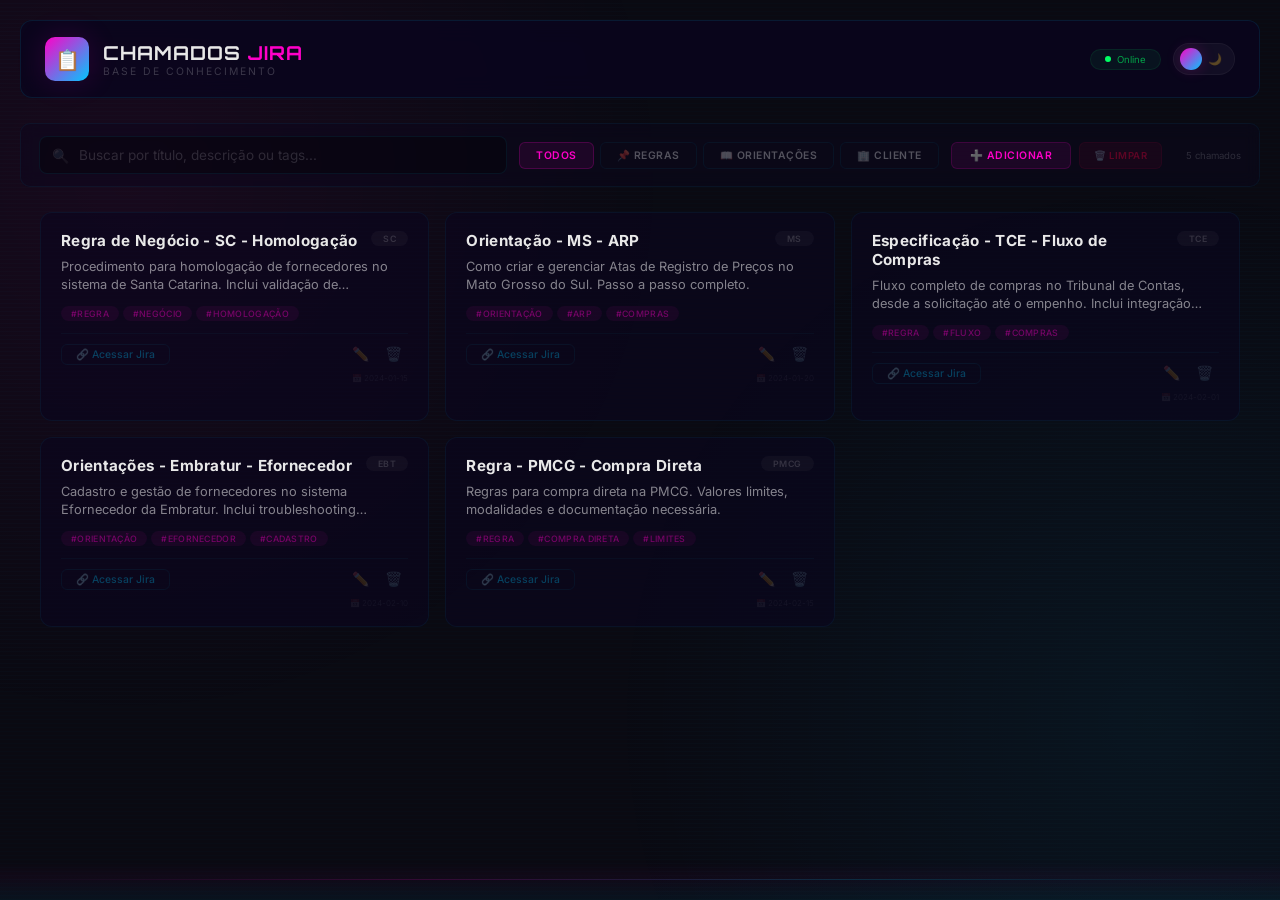
==== chamados.html @ 8f04c490 "Primeiro commit - Portal AZ - V1.0" ====
<!DOCTYPE html>
<html lang="pt-br">
<head>
    <meta charset="UTF-8">
    <meta name="viewport" content="width=device-width, initial-scale=1.0">
    <title>Base de Chamados - Jira</title>
    <style>
        /* ============================================================
           FONTES
           ============================================================ */
        @import url('https://fonts.googleapis.com/css2?family=Orbitron:wght@400;700;900&family=Inter:wght@300;400;600;700&display=swap');

        * {
            margin: 0;
            padding: 0;
            box-sizing: border-box;
        }

        body {
            background: #0a0a12;
            color: #e8e8e8;
            font-family: 'Inter', sans-serif;
            min-height: 100vh;
            padding: 20px;
            position: relative;
            overflow-x: hidden;
            transition: background 0.4s ease, color 0.4s ease;
        }

        /* ============================================================
           MODO CLARO
           ============================================================ */
        body.light-mode {
            background: #f0edf5;
            color: #1a1a2e;
        }

        body.light-mode .header {
            background: rgba(255, 255, 255, 0.85);
            border-color: rgba(0, 200, 255, 0.2);
            box-shadow: 0 4px 30px rgba(0, 0, 0, 0.06);
        }

        body.light-mode .header h1 {
            color: #1a1a2e;
        }

        body.light-mode .header h1 span {
            color: #d4008a;
        }

        body.light-mode .chamado-card {
            background: rgba(255, 255, 255, 0.85);
            border-color: rgba(0, 0, 0, 0.06);
            box-shadow: 0 2px 12px rgba(0, 0, 0, 0.04);
        }

        body.light-mode .chamado-card:hover {
            background: rgba(255, 255, 255, 0.95);
            border-color: rgba(0, 200, 255, 0.15);
            box-shadow: 0 8px 30px rgba(0, 0, 0, 0.08);
        }

        body.light-mode .chamado-card .titulo {
            color: #1a1a2e;
        }

        body.light-mode .chamado-card .descricao {
            color: rgba(0, 0, 0, 0.6);
        }

        body.light-mode .chamado-card .cliente {
            color: rgba(0, 0, 0, 0.4);
            background: rgba(0, 0, 0, 0.04);
        }

        body.light-mode .chamado-card .tag {
            background: rgba(212, 0, 138, 0.08);
            color: #d4008a;
        }

        body.light-mode .chamado-card .link-chamado {
            color: rgba(0, 100, 200, 0.5);
            border-color: rgba(0, 100, 200, 0.1);
        }

        body.light-mode .chamado-card .link-chamado:hover {
            color: #0066cc;
            border-color: rgba(0, 100, 200, 0.2);
            background: rgba(0, 100, 200, 0.04);
        }

        body.light-mode .controls {
            background: rgba(255, 255, 255, 0.6);
            border-color: rgba(0, 0, 0, 0.04);
        }

        body.light-mode .search-box {
            background: rgba(0, 0, 0, 0.04);
            border-color: rgba(0, 0, 0, 0.06);
        }

        body.light-mode .search-box input {
            color: #1a1a2e;
        }

        body.light-mode .search-box input::placeholder {
            color: rgba(0, 0, 0, 0.2);
        }

        body.light-mode .search-box .icon {
            color: rgba(0, 0, 0, 0.2);
        }

        body.light-mode .filtros-botoes button {
            color: rgba(0, 0, 0, 0.4);
            border-color: rgba(0, 0, 0, 0.06);
        }

        body.light-mode .filtros-botoes button:hover {
            background: rgba(0, 0, 0, 0.04);
            color: rgba(0, 0, 0, 0.7);
        }

        body.light-mode .filtros-botoes button.active {
            background: rgba(212, 0, 138, 0.08);
            border-color: rgba(212, 0, 138, 0.2);
            color: #d4008a;
        }

        body.light-mode .result-count {
            color: rgba(0, 0, 0, 0.15);
        }

        body.light-mode .badge-online {
            background: rgba(0, 200, 100, 0.08);
            border-color: rgba(0, 200, 100, 0.15);
            color: rgba(0, 150, 80, 0.8);
        }

        body.light-mode .badge-online .dot {
            background: #00cc66;
        }

        body.light-mode .logo-box {
            background: linear-gradient(135deg, #d4008a, #0066cc);
            color: #fff;
        }

        body.light-mode .header .subtitle {
            color: rgba(0, 0, 0, 0.2);
        }

        body.light-mode .toggle-theme {
            background: rgba(0, 0, 0, 0.04);
            border-color: rgba(0, 0, 0, 0.06);
            color: rgba(0, 0, 0, 0.3);
        }

        body.light-mode .toggle-theme:hover {
            border-color: rgba(0, 0, 0, 0.1);
        }

        body.light-mode .btn-adicionar {
            background: rgba(212, 0, 138, 0.08);
            border-color: rgba(212, 0, 138, 0.2);
            color: #d4008a;
        }

        body.light-mode .btn-adicionar:hover {
            background: rgba(212, 0, 138, 0.15);
        }

        body.light-mode .btn-limpar {
            background: rgba(200, 0, 50, 0.06);
            border-color: rgba(200, 0, 50, 0.1);
            color: rgba(200, 0, 50, 0.5);
        }

        body.light-mode .btn-limpar:hover {
            background: rgba(200, 0, 50, 0.1);
            color: rgba(200, 0, 50, 0.7);
        }

        body.light-mode .modal-content {
            background: rgba(255, 255, 255, 0.95);
            border-color: rgba(0, 0, 0, 0.06);
        }

        body.light-mode .modal-header {
            border-color: rgba(0, 0, 0, 0.06);
        }

        body.light-mode .modal-header h2 {
            color: #1a1a2e;
        }

        body.light-mode .modal-content label {
            color: rgba(0, 0, 0, 0.6);
        }

        body.light-mode .modal-content input,
        body.light-mode .modal-content textarea,
        body.light-mode .modal-content select {
            background: rgba(255, 255, 255, 0.8);
            border-color: rgba(0, 0, 0, 0.1);
            color: #1a1a2e;
        }

        body.light-mode .modal-content input:focus,
        body.light-mode .modal-content textarea:focus,
        body.light-mode .modal-content select:focus {
            border-color: #d4008a;
        }

        body.light-mode .modal-footer .btn-salvar {
            background: linear-gradient(135deg, #d4008a, #0066cc);
            color: #fff;
        }

        body.light-mode .modal-footer .btn-cancelar {
            background: rgba(200, 0, 50, 0.06);
            border-color: rgba(200, 0, 50, 0.1);
            color: rgba(200, 0, 50, 0.5);
        }

        body.light-mode .modal-footer .btn-cancelar:hover {
            background: rgba(200, 0, 50, 0.1);
            color: rgba(200, 0, 50, 0.7);
        }

        body.light-mode .empty-state {
            color: rgba(0, 0, 0, 0.06);
        }

        body.light-mode .toggle-theme .thumb {
            transform: translateX(0px);
            background: linear-gradient(135deg, #f0c000, #ff8800);
        }

        body.light-mode .modal-close {
            color: rgba(0, 0, 0, 0.2);
        }

        body.light-mode .modal-close:hover {
            color: #d4008a;
        }

        body.light-mode .chamado-card .btn-excluir {
            color: rgba(200, 0, 50, 0.3);
        }

        body.light-mode .chamado-card .btn-excluir:hover {
            color: #cc0033;
        }

        body.light-mode .chamado-card .btn-editar {
            color: rgba(0, 100, 200, 0.3);
        }

        body.light-mode .chamado-card .btn-editar:hover {
            color: #0066cc;
        }

        body.light-mode .toast {
            background: rgba(255, 255, 255, 0.9);
            color: #1a1a2e;
            border-color: #d4008a;
            box-shadow: 0 0 30px rgba(212, 0, 138, 0.1);
        }

        /* ============================================================
           FUNDO RETROWAVE
           ============================================================ */
        body::before {
            content: '';
            position: fixed;
            top: 0;
            left: 0;
            width: 100%;
            height: 100%;
            background:
                radial-gradient(circle at 10% 20%, rgba(255, 0, 200, 0.06) 0%, transparent 40%),
                radial-gradient(circle at 90% 80%, rgba(0, 200, 255, 0.06) 0%, transparent 40%),
                repeating-linear-gradient(0deg,
                    rgba(0, 200, 255, 0.015) 0px,
                    rgba(0, 200, 255, 0.015) 1px,
                    transparent 1px,
                    transparent 4px);
            pointer-events: none;
            z-index: 0;
        }

        body.light-mode::before {
            background:
                radial-gradient(circle at 10% 20%, rgba(212, 0, 138, 0.04) 0%, transparent 40%),
                radial-gradient(circle at 90% 80%, rgba(0, 100, 200, 0.04) 0%, transparent 40%);
        }

        .retro-lines {
            position: fixed;
            bottom: 0;
            left: 0;
            width: 100%;
            height: 40px;
            background: linear-gradient(180deg, transparent 0%, rgba(255, 0, 200, 0.03) 40%, rgba(0, 200, 255, 0.05) 100%);
            z-index: 0;
            pointer-events: none;
        }

        body.light-mode .retro-lines {
            background: linear-gradient(180deg, transparent 0%, rgba(212, 0, 138, 0.03) 40%, rgba(0, 100, 200, 0.04) 100%);
        }

        .retro-lines::before {
            content: '';
            position: absolute;
            bottom: 20px;
            left: 0;
            width: 100%;
            height: 1px;
            background: linear-gradient(90deg, transparent, rgba(255, 0, 200, 0.15), rgba(0, 200, 255, 0.15), transparent);
            animation: wave-line 6s ease-in-out infinite;
        }

        body.light-mode .retro-lines::before {
            background: linear-gradient(90deg, transparent, rgba(212, 0, 138, 0.12), rgba(0, 100, 200, 0.12), transparent);
        }

        @keyframes wave-line {
            0%,
            100% {
                transform: translateX(-10%);
                opacity: 0.3;
            }
            50% {
                transform: translateX(10%);
                opacity: 1;
            }
        }

        /* ============================================================
           HEADER
           ============================================================ */
        .header {
            display: flex;
            align-items: center;
            justify-content: space-between;
            flex-wrap: wrap;
            gap: 15px;
            padding: 16px 24px;
            background: rgba(10, 5, 30, 0.85);
            border: 1px solid rgba(0, 200, 255, 0.1);
            border-radius: 12px;
            margin-bottom: 25px;
            position: relative;
            z-index: 2;
            backdrop-filter: blur(12px);
            transition: all 0.3s ease;
        }

        .header-left {
            display: flex;
            align-items: center;
            gap: 14px;
        }

        .header-right {
            display: flex;
            align-items: center;
            gap: 12px;
            flex-wrap: wrap;
        }

        .logo-box {
            width: 44px;
            height: 44px;
            background: linear-gradient(135deg, #ff00c8, #00c8ff);
            border-radius: 10px;
            display: flex;
            align-items: center;
            justify-content: center;
            font-size: 20px;
            font-weight: 900;
            color: #0a0a12;
            box-shadow: 0 0 30px rgba(255, 0, 200, 0.15);
            font-family: 'Orbitron', sans-serif;
            transition: all 0.3s ease;
        }

        .header h1 {
            font-family: 'Orbitron', sans-serif;
            font-size: 1.2rem;
            font-weight: 700;
            color: #e8e8e8;
            letter-spacing: 1px;
            transition: color 0.3s ease;
        }

        .header h1 span {
            color: #ff00c8;
            transition: color 0.3s ease;
        }

        .header .subtitle {
            font-size: 0.65rem;
            color: rgba(255, 255, 255, 0.2);
            letter-spacing: 2px;
            text-transform: uppercase;
        }

        /* TOGGLE MODO CLARO/ESCURO */
        .toggle-theme {
            display: flex;
            align-items: center;
            gap: 6px;
            padding: 4px 12px 4px 6px;
            background: rgba(255, 255, 255, 0.04);
            border: 1px solid rgba(255, 255, 255, 0.04);
            border-radius: 30px;
            cursor: pointer;
            transition: all 0.3s ease;
            font-size: 0.7rem;
            color: rgba(255, 255, 255, 0.3);
        }

        .toggle-theme:hover {
            border-color: rgba(255, 255, 255, 0.08);
        }

        .toggle-theme .thumb {
            width: 22px;
            height: 22px;
            background: linear-gradient(135deg, #ff00c8, #00c8ff);
            border-radius: 50%;
            transition: all 0.4s ease;
            box-shadow: 0 0 15px rgba(255, 0, 200, 0.2);
        }

        .badge-online {
            display: flex;
            align-items: center;
            gap: 6px;
            padding: 4px 14px;
            background: rgba(0, 255, 100, 0.06);
            border: 1px solid rgba(0, 255, 100, 0.08);
            border-radius: 20px;
            font-size: 0.6rem;
            color: rgba(0, 255, 100, 0.6);
        }

        .badge-online .dot {
            width: 6px;
            height: 6px;
            background: #00ff64;
            border-radius: 50%;
            animation: pulse-dot 2s infinite;
        }

        @keyframes pulse-dot {
            0%,
            100% {
                opacity: 0.3;
                transform: scale(0.8);
            }
            50% {
                opacity: 1;
                transform: scale(1.3);
            }
        }

        /* ============================================================
           CONTROLES
           ============================================================ */
        .controls {
            display: flex;
            flex-wrap: wrap;
            gap: 12px;
            padding: 12px 18px;
            background: rgba(10, 5, 30, 0.4);
            border: 1px solid rgba(0, 200, 255, 0.06);
            border-radius: 10px;
            margin-bottom: 25px;
            position: sticky;
            top: 10px;
            z-index: 5;
            backdrop-filter: blur(8px);
            align-items: center;
            transition: all 0.3s ease;
        }

        .search-box {
            flex: 1;
            min-width: 200px;
            display: flex;
            align-items: center;
            background: rgba(0, 0, 0, 0.3);
            border: 1px solid rgba(0, 200, 255, 0.08);
            border-radius: 8px;
            padding: 0 12px;
            transition: all 0.3s ease;
        }

        .search-box:focus-within {
            border-color: rgba(255, 0, 200, 0.3);
            box-shadow: 0 0 20px rgba(255, 0, 200, 0.05);
        }

        .search-box .icon {
            font-size: 14px;
            color: rgba(255, 255, 255, 0.15);
            margin-right: 10px;
        }

        .search-box input {
            flex: 1;
            background: none;
            border: none;
            color: #e8e8e8;
            padding: 10px 0;
            font-family: 'Inter', sans-serif;
            font-size: 0.85rem;
            outline: none;
        }

        .search-box input::placeholder {
            color: rgba(255, 255, 255, 0.15);
        }

        .filtros-botoes {
            display: flex;
            gap: 6px;
            flex-wrap: wrap;
        }

        .filtros-botoes button {
            padding: 6px 16px;
            background: transparent;
            border: 1px solid rgba(0, 200, 255, 0.06);
            border-radius: 6px;
            color: rgba(255, 255, 255, 0.3);
            font-family: 'Inter', sans-serif;
            font-size: 0.65rem;
            font-weight: 600;
            cursor: pointer;
            transition: all 0.3s ease;
            text-transform: uppercase;
            letter-spacing: 0.5px;
        }

        .filtros-botoes button:hover {
            background: rgba(0, 200, 255, 0.06);
            color: rgba(255, 255, 255, 0.6);
        }

        .filtros-botoes button.active {
            background: rgba(255, 0, 200, 0.08);
            border-color: rgba(255, 0, 200, 0.2);
            color: #ff00c8;
        }

        .result-count {
            font-size: 0.6rem;
            color: rgba(255, 255, 255, 0.15);
            margin-left: auto;
            padding-left: 12px;
            white-space: nowrap;
        }

        .botoes-acoes {
            display: flex;
            gap: 8px;
            margin-left: auto;
        }

        .btn-adicionar {
            padding: 6px 18px;
            background: rgba(255, 0, 200, 0.08);
            border: 1px solid rgba(255, 0, 200, 0.15);
            border-radius: 6px;
            color: #ff00c8;
            font-family: 'Inter', sans-serif;
            font-size: 0.65rem;
            font-weight: 600;
            cursor: pointer;
            transition: all 0.3s ease;
            text-transform: uppercase;
            letter-spacing: 0.5px;
        }

        .btn-adicionar:hover {
            background: rgba(255, 0, 200, 0.15);
        }

        .btn-limpar {
            padding: 6px 14px;
            background: rgba(255, 0, 64, 0.06);
            border: 1px solid rgba(255, 0, 64, 0.06);
            border-radius: 6px;
            color: rgba(255, 0, 64, 0.3);
            font-family: 'Inter', sans-serif;
            font-size: 0.6rem;
            font-weight: 600;
            cursor: pointer;
            transition: all 0.3s ease;
            text-transform: uppercase;
            letter-spacing: 0.5px;
        }

        .btn-limpar:hover {
            background: rgba(255, 0, 64, 0.1);
            color: rgba(255, 0, 64, 0.5);
        }

        /* ============================================================
           CONTAINER
           ============================================================ */
        .container {
            max-width: 1200px;
            margin: 0 auto;
            position: relative;
            z-index: 2;
        }

        /* ============================================================
           GRADE DE CHAMADOS
           ============================================================ */
        .chamados-grid {
            display: grid;
            grid-template-columns: repeat(auto-fill, minmax(320px, 1fr));
            gap: 16px;
        }

        /* ============================================================
           CARD DO CHAMADO
           ============================================================ */
        .chamado-card {
            background: rgba(10, 5, 30, 0.6);
            border: 1px solid rgba(0, 200, 255, 0.06);
            border-radius: 12px;
            padding: 18px 20px;
            transition: all 0.3s ease;
            position: relative;
            overflow: hidden;
        }

        .chamado-card::before {
            content: '';
            position: absolute;
            top: 0;
            left: 0;
            width: 3px;
            height: 100%;
            background: linear-gradient(180deg, #ff00c8, #00c8ff);
            opacity: 0;
            transition: opacity 0.3s ease;
        }

        .chamado-card:hover {
            border-color: rgba(0, 200, 255, 0.15);
            transform: translateY(-3px);
            background: rgba(10, 5, 30, 0.85);
            box-shadow: 0 8px 40px rgba(0, 0, 0, 0.5);
        }

        .chamado-card:hover::before {
            opacity: 1;
        }

        .chamado-card .topo {
            display: flex;
            justify-content: space-between;
            align-items: flex-start;
            gap: 10px;
            margin-bottom: 8px;
        }

        .chamado-card .titulo {
            font-family: 'Inter', sans-serif;
            font-size: 0.95rem;
            font-weight: 700;
            color: #e8e8e8;
            letter-spacing: 0.3px;
            flex: 1;
        }

        .chamado-card .cliente {
            font-size: 0.55rem;
            color: rgba(255, 255, 255, 0.15);
            background: rgba(255, 255, 255, 0.03);
            padding: 2px 12px;
            border-radius: 12px;
            font-weight: 600;
            text-transform: uppercase;
            letter-spacing: 0.5px;
            white-space: nowrap;
            flex-shrink: 0;
        }

        .chamado-card .descricao {
            font-size: 0.8rem;
            color: rgba(255, 255, 255, 0.5);
            margin-bottom: 12px;
            line-height: 1.4;
            display: -webkit-box;
            -webkit-line-clamp: 2;
            -webkit-box-orient: vertical;
            overflow: hidden;
        }

        .chamado-card .tags {
            display: flex;
            flex-wrap: wrap;
            gap: 4px;
            margin-bottom: 12px;
        }

        .chamado-card .tag {
            font-size: 0.55rem;
            padding: 2px 10px;
            background: rgba(255, 0, 200, 0.06);
            color: rgba(255, 0, 200, 0.4);
            border-radius: 12px;
            font-weight: 500;
            text-transform: uppercase;
            letter-spacing: 0.3px;
        }

        .chamado-card .rodape {
            display: flex;
            justify-content: space-between;
            align-items: center;
            gap: 10px;
            padding-top: 10px;
            border-top: 1px solid rgba(0, 200, 255, 0.04);
        }

        .chamado-card .link-chamado {
            font-size: 0.65rem;
            color: rgba(0, 200, 255, 0.3);
            text-decoration: none;
            padding: 3px 14px;
            border: 1px solid rgba(0, 200, 255, 0.06);
            border-radius: 6px;
            transition: all 0.2s ease;
            font-weight: 500;
            display: inline-flex;
            align-items: center;
            gap: 4px;
        }

        .chamado-card .link-chamado:hover {
            color: #00c8ff;
            border-color: rgba(0, 200, 255, 0.15);
            background: rgba(0, 200, 255, 0.04);
        }

        .chamado-card .acoes {
            display: flex;
            gap: 4px;
        }

        .chamado-card .btn-editar {
            background: none;
            border: none;
            color: rgba(0, 200, 255, 0.15);
            cursor: pointer;
            font-size: 14px;
            padding: 2px 6px;
            transition: all 0.3s ease;
            border-radius: 4px;
        }

        .chamado-card .btn-editar:hover {
            color: #00c8ff;
            background: rgba(0, 200, 255, 0.04);
        }

        .chamado-card .btn-excluir {
            background: none;
            border: none;
            color: rgba(255, 0, 64, 0.15);
            cursor: pointer;
            font-size: 14px;
            padding: 2px 6px;
            transition: all 0.3s ease;
            border-radius: 4px;
        }

        .chamado-card .btn-excluir:hover {
            color: #ff0040;
            background: rgba(255, 0, 64, 0.04);
        }

        .chamado-card .data-criacao {
            font-size: 0.5rem;
            color: rgba(255, 255, 255, 0.05);
            margin-top: 8px;
            text-align: right;
        }

        /* ============================================================
           MODAL
           ============================================================ */
        .modal-overlay {
            display: none;
            position: fixed;
            top: 0;
            left: 0;
            width: 100%;
            height: 100%;
            background: rgba(0, 0, 0, 0.85);
            backdrop-filter: blur(10px);
            z-index: 100;
            justify-content: center;
            align-items: center;
            animation: fadeIn 0.3s ease;
        }

        .modal-overlay.active {
            display: flex;
        }

        @keyframes fadeIn {
            from {
                opacity: 0;
                transform: scale(0.95);
            }
            to {
                opacity: 1;
                transform: scale(1);
            }
        }

        .modal-content {
            background: rgba(10, 5, 30, 0.95);
            border: 1px solid rgba(0, 200, 255, 0.15);
            border-radius: 16px;
            padding: 30px;
            max-width: 550px;
            width: 90%;
            max-height: 90vh;
            overflow-y: auto;
            position: relative;
            box-shadow: 0 20px 60px rgba(0, 0, 0, 0.8);
            transition: all 0.3s ease;
        }

        .modal-close {
            position: absolute;
            top: 12px;
            right: 16px;
            background: none;
            border: none;
            color: rgba(255, 255, 255, 0.2);
            font-size: 24px;
            cursor: pointer;
            transition: all 0.3s ease;
        }

        .modal-close:hover {
            color: #ff00c8;
            transform: scale(1.1);
        }

        .modal-header {
            display: flex;
            align-items: center;
            gap: 12px;
            margin-bottom: 20px;
            padding-bottom: 16px;
            border-bottom: 1px solid rgba(0, 200, 255, 0.06);
        }

        .modal-header .icon {
            font-size: 28px;
        }

        .modal-header h2 {
            font-family: 'Orbitron', sans-serif;
            font-size: 1rem;
            color: #e8e8e8;
        }

        .modal-content label {
            display: block;
            font-size: 0.7rem;
            color: rgba(255, 255, 255, 0.4);
            margin-bottom: 4px;
            font-weight: 600;
            text-transform: uppercase;
            letter-spacing: 0.5px;
        }

        .modal-content input,
        .modal-content textarea,
        .modal-content select {
            width: 100%;
            padding: 10px 12px;
            background: rgba(0, 0, 0, 0.3);
            border: 1px solid rgba(0, 200, 255, 0.06);
            border-radius: 8px;
            color: #e8e8e8;
            font-family: 'Inter', sans-serif;
            font-size: 0.85rem;
            outline: none;
            transition: all 0.3s ease;
            margin-bottom: 14px;
        }

        .modal-content input:focus,
        .modal-content textarea:focus,
        .modal-content select:focus {
            border-color: rgba(255, 0, 200, 0.3);
            box-shadow: 0 0 20px rgba(255, 0, 200, 0.05);
        }

        .modal-content textarea {
            min-height: 80px;
            resize: vertical;
        }

        .modal-content select option {
            background: #0a0a12;
            color: #e8e8e8;
        }

        .modal-footer {
            display: flex;
            justify-content: flex-end;
            gap: 10px;
            margin-top: 10px;
            padding-top: 16px;
            border-top: 1px solid rgba(0, 200, 255, 0.06);
        }

        .modal-footer .btn-cancelar {
            padding: 8px 24px;
            background: rgba(255, 0, 64, 0.06);
            border: 1px solid rgba(255, 0, 64, 0.06);
            border-radius: 8px;
            color: rgba(255, 0, 64, 0.3);
            cursor: pointer;
            font-family: 'Inter', sans-serif;
            font-size: 0.7rem;
            font-weight: 600;
            transition: all 0.3s ease;
            text-transform: uppercase;
            letter-spacing: 0.5px;
        }

        .modal-footer .btn-cancelar:hover {
            background: rgba(255, 0, 64, 0.1);
            color: rgba(255, 0, 64, 0.5);
        }

        .modal-footer .btn-salvar {
            padding: 8px 28px;
            background: linear-gradient(135deg, #ff00c8, #00c8ff);
            border: none;
            border-radius: 8px;
            color: #fff;
            cursor: pointer;
            font-family: 'Inter', sans-serif;
            font-size: 0.7rem;
            font-weight: 700;
            transition: all 0.3s ease;
            text-transform: uppercase;
            letter-spacing: 0.5px;
        }

        .modal-footer .btn-salvar:hover {
            transform: translateY(-2px);
            box-shadow: 0 8px 30px rgba(255, 0, 200, 0.2);
        }

        /* ============================================================
           MENSAGEM DE VÁZIO
           ============================================================ */
        .empty-state {
            text-align: center;
            padding: 60px 20px;
            color: rgba(255, 255, 255, 0.05);
            font-size: 0.9rem;
            font-family: 'Inter', sans-serif;
            grid-column: 1 / -1;
        }

        .empty-state .emoji {
            font-size: 48px;
            display: block;
            margin-bottom: 16px;
            opacity: 0.2;
        }

        /* ============================================================
           TOAST
           ============================================================ */
        .toast {
            position: fixed;
            bottom: -60px;
            left: 50%;
            transform: translateX(-50%);
            background: rgba(10, 5, 30, 0.95);
            border: 1px solid #00c8ff;
            color: #e8e8e8;
            padding: 12px 28px;
            border-radius: 10px;
            font-family: 'Inter', sans-serif;
            font-size: 0.8rem;
            z-index: 200;
            transition: all 0.4s ease;
            opacity: 0;
            box-shadow: 0 8px 40px rgba(0, 0, 0, 0.5);
            text-align: center;
            max-width: 90%;
        }

        .toast.show {
            bottom: 30px;
            opacity: 1;
        }

        /* ============================================================
           RESPONSIVIDADE
           ============================================================ */
        @media (max-width: 768px) {
            .chamados-grid {
                grid-template-columns: 1fr;
            }

            .controls {
                flex-direction: column;
                align-items: stretch;
            }

            .result-count {
                text-align: center;
                margin-left: 0;
                padding-left: 0;
            }

            .botoes-acoes {
                margin-left: 0;
                justify-content: center;
            }

            .header {
                flex-direction: column;
                align-items: flex-start;
            }

            .header h1 {
                font-size: 1rem;
            }

            .header-right {
                width: 100%;
                justify-content: flex-start;
            }

            .modal-content {
                padding: 20px;
                width: 95%;
            }
        }

        @media (max-width: 480px) {
            body {
                padding: 10px;
            }

            .chamado-card {
                padding: 14px 16px;
            }

            .chamado-card .titulo {
                font-size: 0.8rem;
            }

            .chamado-card .descricao {
                font-size: 0.7rem;
            }

            .filtros-botoes button {
                font-size: 0.5rem;
                padding: 4px 10px;
            }

            .search-box input {
                font-size: 0.75rem;
            }

            .btn-adicionar {
                font-size: 0.55rem;
                padding: 4px 12px;
            }

            .modal-header h2 {
                font-size: 0.8rem;
            }
        }

        /* ============================================================
           SCROLL
           ============================================================ */
        ::-webkit-scrollbar {
            width: 4px;
        }

        ::-webkit-scrollbar-track {
            background: rgba(0, 0, 0, 0.3);
        }

        ::-webkit-scrollbar-thumb {
            background: linear-gradient(180deg, #ff00c8, #00c8ff);
            border-radius: 4px;
        }

        ::selection {
            background: rgba(255, 0, 200, 0.15);
            color: #fff;
        }

        body.light-mode ::selection {
            background: rgba(212, 0, 138, 0.15);
            color: #1a1a2e;
        }
    </style>
</head>
<body>

    <!-- LINHAS RETROWAVE -->
    <div class="retro-lines"></div>

    <!-- ============================================================
    HEADER
    ============================================================ -->
    <header class="header">
        <div class="header-left">
            <div class="logo-box">📋</div>
            <div>
                <h1>CHAMADOS <span>JIRA</span></h1>
                <div class="subtitle">Base de Conhecimento</div>
            </div>
        </div>
        <div class="header-right">
            <div class="badge-online">
                <span class="dot"></span>
                <span>Online</span>
            </div>
            <div class="toggle-theme" id="toggleTheme" title="Alternar tema">
                <span class="thumb" id="themeThumb"></span>
                <span id="themeLabel">🌙</span>
            </div>
        </div>
    </header>

    <!-- ============================================================
    CONTROLES
    ============================================================ -->
    <div class="controls">
        <div class="search-box">
            <span class="icon">🔍</span>
            <input type="text" id="searchInput" placeholder="Buscar por título, descrição ou tags..." autocomplete="off">
        </div>
        <div class="filtros-botoes">
            <button class="active" data-filtro="todos">Todos</button>
            <button data-filtro="regra">📌 Regras</button>
            <button data-filtro="orientacao">📖 Orientações</button>
            <button data-filtro="cliente">🏢 Cliente</button>
        </div>
        <div class="botoes-acoes">
            <button class="btn-adicionar" id="btnAdicionar">➕ Adicionar</button>
            <button class="btn-limpar" id="btnLimpar">🗑️ Limpar</button>
        </div>
        <span class="result-count" id="resultCount">0 chamados</span>
    </div>

    <!-- ============================================================
    GRADE DE CHAMADOS
    ============================================================ -->
    <div class="container">
        <div class="chamados-grid" id="chamadosGrid">
            <!-- Renderizado via JavaScript -->
        </div>
    </div>

    <!-- ============================================================
    MODAL ADICIONAR/EDITAR
    ============================================================ -->
    <div class="modal-overlay" id="modalOverlay">
        <div class="modal-content">
            <button class="modal-close" id="modalClose">✕</button>
            <div class="modal-header">
                <span class="icon" id="modalIcon">📌</span>
                <h2 id="modalTitle">Novo Chamado</h2>
            </div>

            <form id="formChamado">
                <label for="titulo">Título do Chamado *</label>
                <input type="text" id="titulo" placeholder="Ex: Regra de negócio - SC" required>

                <label for="link">Link do Jira *</label>
                <input type="url" id="link" placeholder="https://jira.azi.com.br/browse/..." required>

                <label for="descricao">Descrição / Resumo</label>
                <textarea id="descricao" placeholder="Breve descrição do que está documentado neste chamado..."></textarea>

                <label for="clienteSelect">Cliente</label>
                <select id="clienteSelect">
                    <option value="">Selecione...</option>
                    <option value="SC">Santa Catarina</option>
                    <option value="MS">Mato Grosso do Sul</option>
                    <option value="MT">Mato Grosso</option>
                    <option value="TCE">Tribunal de Contas</option>
                    <option value="ES">Espírito Santo</option>
                    <option value="TO">Tocantins</option>
                    <option value="AP">Amapá</option>
                    <option value="PMCG">PMCG</option>
                    <option value="MA">Maranhão</option>
                    <option value="TJMS">TJMS</option>
                    <option value="DPGE">DPGE</option>
                    <option value="ALMS">ALMS</option>
                    <option value="PI">Piauí</option>
                    <option value="EBT">Embratur</option>
                </select>

                <label for="tags">Tags (separadas por vírgula)</label>
                <input type="text" id="tags" placeholder="Ex: regra, negócio, homologação">

                <label for="tipoChamado">Tipo</label>
                <select id="tipoChamado">
                    <option value="regra">📌 Regra de Negócio</option>
                    <option value="orientacao">📖 Orientação</option>
                    <option value="cliente">🏢 Cliente</option>
                </select>

                <div class="modal-footer">
                    <button type="button" class="btn-cancelar" id="btnCancelar">Cancelar</button>
                    <button type="submit" class="btn-salvar" id="btnSalvar">💾 Salvar</button>
                </div>
            </form>
        </div>
    </div>

    <!-- ============================================================
    TOAST
    ============================================================ -->
    <div class="toast" id="toast"></div>

    <!-- ============================================================
    JAVASCRIPT
    ============================================================ -->
    <script>
        // ============================================================
        // DADOS INICIAIS (EXEMPLOS)
        // ============================================================
        let chamados = [{
            id: 1,
            titulo: 'Regra de Negócio - SC - Homologação',
            link: 'https://jira.azi.com.br/browse/SC-1234',
            descricao: 'Procedimento para homologação de fornecedores no sistema de Santa Catarina. Inclui validação de documentos e prazos.',
            cliente: 'SC',
            tags: ['regra', 'negócio', 'homologação'],
            tipo: 'regra',
            data: '2024-01-15'
        }, {
            id: 2,
            titulo: 'Orientação - MS - ARP',
            link: 'https://jira.azi.com.br/browse/MS-5678',
            descricao: 'Como criar e gerenciar Atas de Registro de Preços no Mato Grosso do Sul. Passo a passo completo.',
            cliente: 'MS',
            tags: ['orientação', 'arp', 'compras'],
            tipo: 'orientacao',
            data: '2024-01-20'
        }, {
            id: 3,
            titulo: 'Especificação - TCE - Fluxo de Compras',
            link: 'https://jira.azi.com.br/browse/TCE-9012',
            descricao: 'Fluxo completo de compras no Tribunal de Contas, desde a solicitação até o empenho. Inclui integração com SGC.',
            cliente: 'TCE',
            tags: ['regra', 'fluxo', 'compras'],
            tipo: 'regra',
            data: '2024-02-01'
        }, {
            id: 4,
            titulo: 'Orientações - Embratur - Efornecedor',
            link: 'https://jira.azi.com.br/browse/EBT-3456',
            descricao: 'Cadastro e gestão de fornecedores no sistema Efornecedor da Embratur. Inclui troubleshooting comum.',
            cliente: 'EBT',
            tags: ['orientação', 'efornecedor', 'cadastro'],
            tipo: 'orientacao',
            data: '2024-02-10'
        }, {
            id: 5,
            titulo: 'Regra - PMCG - Compra Direta',
            link: 'https://jira.azi.com.br/browse/PMCG-7890',
            descricao: 'Regras para compra direta na PMCG. Valores limites, modalidades e documentação necessária.',
            cliente: 'PMCG',
            tags: ['regra', 'compra direta', 'limites'],
            tipo: 'regra',
            data: '2024-02-15'
        }];

        let proximoId = 6;

        // ============================================================
        // VARIÁVEIS
        // ============================================================
        let filtroAtual = 'todos';
        let buscaAtual = '';
        let editandoId = null;

        // ============================================================
        // ELEMENTOS DOM
        // ============================================================
        const grid = document.getElementById('chamadosGrid');
        const searchInput = document.getElementById('searchInput');
        const filtrosBotoes = document.querySelectorAll('.filtros-botoes button');
        const resultCount = document.getElementById('resultCount');

        const modalOverlay = document.getElementById('modalOverlay');
        const modalClose = document.getElementById('modalClose');
        const modalTitle = document.getElementById('modalTitle');
        const modalIcon = document.getElementById('modalIcon');

        const formChamado = document.getElementById('formChamado');
        const tituloInput = document.getElementById('titulo');
        const linkInput = document.getElementById('link');
        const descricaoInput = document.getElementById('descricao');
        const clienteSelect = document.getElementById('clienteSelect');
        const tagsInput = document.getElementById('tags');
        const tipoChamadoSelect = document.getElementById('tipoChamado');

        const btnAdicionar = document.getElementById('btnAdicionar');
        const btnLimpar = document.getElementById('btnLimpar');
        const btnCancelar = document.getElementById('btnCancelar');

        const toast = document.getElementById('toast');

        // ============================================================
        // FUNÇÃO PARA RENDERIZAR OS CHAMADOS
        // ============================================================
        function renderizarChamados() {
            let filtrados = filtroAtual === 'todos' ?
                chamados :
                chamados.filter(c => c.tipo === filtroAtual);

            if (buscaAtual.trim() !== '') {
                const termo = buscaAtual.toLowerCase().trim();
                filtrados = filtrados.filter(c =>
                    c.titulo.toLowerCase().includes(termo) ||
                    c.descricao.toLowerCase().includes(termo) ||
                    c.tags.some(t => t.toLowerCase().includes(termo)) ||
                    c.cliente.toLowerCase().includes(termo)
                );
            }

            resultCount.textContent = `${filtrados.length} chamado${filtrados.length !== 1 ? 's' : ''}`;

            if (filtrados.length === 0) {
                grid.innerHTML = `
                    <div class="empty-state">
                        <span class="emoji">📭</span>
                        Nenhum chamado encontrado
                        <br><span style="font-size:0.7rem;color:rgba(255,255,255,0.03);">Adicione seu primeiro chamado clicando em "Adicionar"</span>
                    </div>
                `;
                return;
            }

            grid.innerHTML = filtrados.map(chamado => `
                <div class="chamado-card" data-id="${chamado.id}">
                    <div class="topo">
                        <div class="titulo">${chamado.titulo}</div>
                        <div class="cliente">${chamado.cliente}</div>
                    </div>
                    <div class="descricao">${chamado.descricao || 'Sem descrição'}</div>
                    <div class="tags">
                        ${chamado.tags.map(tag => `<span class="tag">#${tag}</span>`).join('')}
                    </div>
                    <div class="rodape">
                        <a href="${chamado.link}" class="link-chamado" target="_blank">
                            🔗 Acessar Jira
                        </a>
                        <div class="acoes">
                            <button class="btn-editar" onclick="editarChamado(${chamado.id})" title="Editar">✏️</button>
                            <button class="btn-excluir" onclick="excluirChamado(${chamado.id})" title="Excluir">🗑️</button>
                        </div>
                    </div>
                    <div class="data-criacao">📅 ${chamado.data || 'Sem data'}</div>
                </div>
            `).join('');
        }

        // ============================================================
        // FUNÇÃO PARA ABRIR MODAL (ADICIONAR)
        // ============================================================
        function abrirModalAdicionar() {
            editandoId = null;
            modalTitle.textContent = 'Novo Chamado';
            modalIcon.textContent = '📌';
            formChamado.reset();
            document.getElementById('btnSalvar').textContent = '💾 Salvar';
            modalOverlay.classList.add('active');
            document.body.style.overflow = 'hidden';
            tituloInput.focus();
        }

        // ============================================================
        // FUNÇÃO PARA ABRIR MODAL (EDITAR)
        // ============================================================
        function editarChamado(id) {
            const chamado = chamados.find(c => c.id === id);
            if (!chamado) return;

            editandoId = id;
            modalTitle.textContent = 'Editar Chamado';
            modalIcon.textContent = '✏️';
            tituloInput.value = chamado.titulo;
            linkInput.value = chamado.link;
            descricaoInput.value = chamado.descricao || '';
            clienteSelect.value = chamado.cliente || '';
            tagsInput.value = chamado.tags.join(', ');
            tipoChamadoSelect.value = chamado.tipo || 'regra';
            document.getElementById('btnSalvar').textContent = '💾 Atualizar';

            modalOverlay.classList.add('active');
            document.body.style.overflow = 'hidden';
            tituloInput.focus();
        }

        // ============================================================
        // FUNÇÃO PARA EXCLUIR CHAMADO
        // ============================================================
        function excluirChamado(id) {
            if (!confirm('Tem certeza que deseja excluir este chamado?')) return;

            chamados = chamados.filter(c => c.id !== id);
            salvarDados();
            renderizarChamados();
            mostrarToast('🗑️ Chamado excluído com sucesso!');
        }

        // ============================================================
        // FUNÇÃO PARA SALVAR DADOS NO LOCALSTORAGE
        // ============================================================
        function salvarDados() {
            try {
                localStorage.setItem('chamadosData', JSON.stringify(chamados));
                localStorage.setItem('chamadosProximoId', JSON.stringify(proximoId));
            } catch (e) {
                console.error('Erro ao salvar dados:', e);
            }
        }

        // ============================================================
        // FUNÇÃO PARA CARREGAR DADOS DO LOCALSTORAGE
        // ============================================================
        function carregarDados() {
            try {
                const data = localStorage.getItem('chamadosData');
                const idData = localStorage.getItem('chamadosProximoId');

                if (data) {
                    const parsed = JSON.parse(data);
                    if (parsed && parsed.length > 0) {
                        chamados = parsed;
                    }
                }
                if (idData) {
                    proximoId = JSON.parse(idData);
                }
            } catch (e) {
                console.error('Erro ao carregar dados:', e);
            }
        }

        // ============================================================
        // FUNÇÃO PARA LIMPAR TODOS OS CHAMADOS
        // ============================================================
        function limparTodos() {
            if (!confirm('⚠️ Tem certeza que deseja excluir TODOS os chamados? Esta ação não pode ser desfeita!')) return;

            chamados = [];
            salvarDados();
            renderizarChamados();
            mostrarToast('🗑️ Todos os chamados foram removidos!');
        }

        // ============================================================
        // FUNÇÃO PARA MOSTRAR TOAST
        // ============================================================
        let toastTimer;

        function mostrarToast(mensagem) {
            toast.textContent = mensagem;
            toast.classList.add('show');
            clearTimeout(toastTimer);
            toastTimer = setTimeout(() => {
                toast.classList.remove('show');
            }, 3000);
        }

        // ============================================================
        // EVENTOS - MODAL
        // ============================================================
        function fecharModal() {
            modalOverlay.classList.remove('active');
            document.body.style.overflow = '';
            editandoId = null;
        }

        modalClose.addEventListener('click', fecharModal);
        btnCancelar.addEventListener('click', fecharModal);
        modalOverlay.addEventListener('click', function(e) {
            if (e.target === this) fecharModal();
        });

        document.addEventListener('keydown', function(e) {
            if (e.key === 'Escape') fecharModal();
        });

        // ============================================================
        // EVENTOS - FORMULÁRIO (SALVAR)
        // ============================================================
        formChamado.addEventListener('submit', function(e) {
            e.preventDefault();

            const titulo = tituloInput.value.trim();
            const link = linkInput.value.trim();
            const descricao = descricaoInput.value.trim();
            const cliente = clienteSelect.value;
            const tagsRaw = tagsInput.value.trim();
            const tipo = tipoChamadoSelect.value;

            if (!titulo || !link) {
                mostrarToast('⚠️ Preencha o título e o link do chamado!');
                return;
            }

            const tags = tagsRaw ? tagsRaw.split(',').map(t => t.trim()).filter(t => t) : [];

            const chamadoData = {
                titulo,
                link,
                descricao,
                cliente,
                tags,
                tipo,
                data: new Date().toLocaleDateString('pt-BR')
            };

            if (editandoId !== null) {
                // EDITAR
                const index = chamados.findIndex(c => c.id === editandoId);
                if (index !== -1) {
                    chamados[index] = { ...chamados[index], ...chamadoData };
                    mostrarToast('✅ Chamado atualizado com sucesso!');
                }
            } else {
                // ADICIONAR
                chamados.push({
                    id: proximoId++,
                    ...chamadoData
                });
                mostrarToast('✅ Chamado adicionado com sucesso!');
            }

            salvarDados();
            renderizarChamados();
            fecharModal();
        });

        // ============================================================
        // EVENTOS - BUSCA
        // ============================================================
        searchInput.addEventListener('input', function() {
            buscaAtual = this.value;
            renderizarChamados();
        });

        // ============================================================
        // EVENTOS - FILTROS
        // ============================================================
        filtrosBotoes.forEach(btn => {
            btn.addEventListener('click', function() {
                filtrosBotoes.forEach(b => b.classList.remove('active'));
                this.classList.add('active');
                filtroAtual = this.dataset.filtro;
                renderizarChamados();
            });
        });

        // ============================================================
        // EVENTOS - BOTÕES
        // ============================================================
        btnAdicionar.addEventListener('click', abrirModalAdicionar);
        btnLimpar.addEventListener('click', limparTodos);

        // ============================================================
        // MODO CLARO/ESCURO
        // ============================================================
        const toggleTheme = document.getElementById('toggleTheme');
        const themeLabel = document.getElementById('themeLabel');

        function toggleModo() {
            document.body.classList.toggle('light-mode');

            if (document.body.classList.contains('light-mode')) {
                themeLabel.textContent = '☀️';
                localStorage.setItem('tema-chamados', 'claro');
            } else {
                themeLabel.textContent = '🌙';
                localStorage.setItem('tema-chamados', 'escuro');
            }
        }

        toggleTheme.addEventListener('click', toggleModo);

        const temaSalvo = localStorage.getItem('tema-chamados');
        if (temaSalvo === 'claro') {
            document.body.classList.add('light-mode');
            themeLabel.textContent = '☀️';
        }

        // ============================================================
        // INICIAR
        // ============================================================
        carregarDados();
        renderizarChamados();

        console.log('📋 Base de Chamados Jira carregada!');
        console.log(`📦 ${chamados.length} chamados disponíveis`);
        console.log('💡 Clique em "Adicionar" para cadastrar um novo chamado');
        console.log('🔍 Use a busca ou filtros para encontrar chamados');
    </script>

</body>
</html>
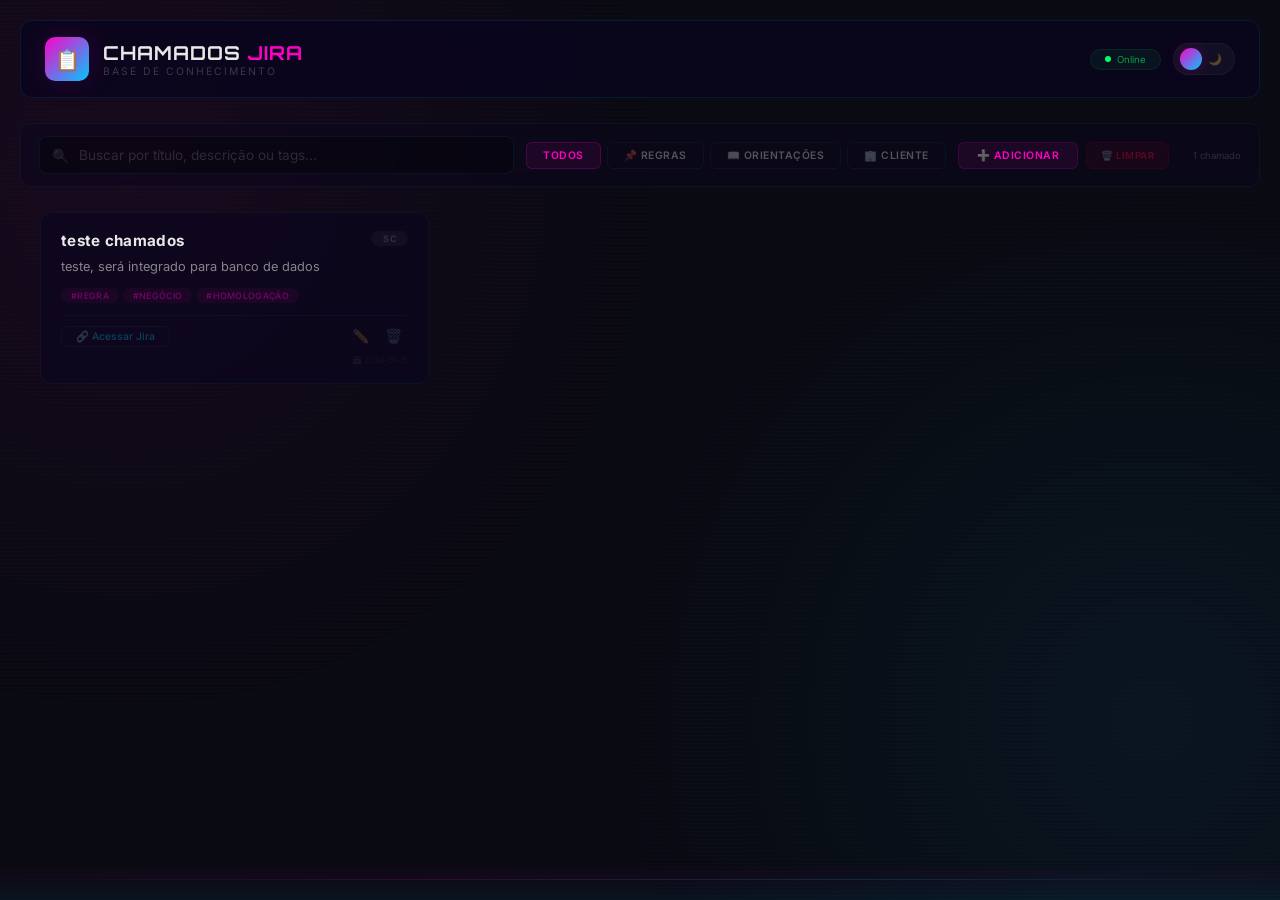
==== commit 6eeaef5d: "CHAMADOS -> Deixado apenas um exemplo de teste, a tela ainda não está pronta, em fase de desenvolvim" ====
--- a/chamados.html
+++ b/chamados.html
@@ -1258,52 +1258,16 @@
         // ============================================================
         let chamados = [{
             id: 1,
-            titulo: 'Regra de Negócio - SC - Homologação',
-            link: 'https://jira.azi.com.br/browse/SC-1234',
-            descricao: 'Procedimento para homologação de fornecedores no sistema de Santa Catarina. Inclui validação de documentos e prazos.',
+            titulo: 'teste chamados',
+            link: 'https://www.atlassian.com/software/jira',
+            descricao: 'teste, será integrado para banco de dados',
             cliente: 'SC',
             tags: ['regra', 'negócio', 'homologação'],
             tipo: 'regra',
             data: '2024-01-15'
-        }, {
-            id: 2,
-            titulo: 'Orientação - MS - ARP',
-            link: 'https://jira.azi.com.br/browse/MS-5678',
-            descricao: 'Como criar e gerenciar Atas de Registro de Preços no Mato Grosso do Sul. Passo a passo completo.',
-            cliente: 'MS',
-            tags: ['orientação', 'arp', 'compras'],
-            tipo: 'orientacao',
-            data: '2024-01-20'
-        }, {
-            id: 3,
-            titulo: 'Especificação - TCE - Fluxo de Compras',
-            link: 'https://jira.azi.com.br/browse/TCE-9012',
-            descricao: 'Fluxo completo de compras no Tribunal de Contas, desde a solicitação até o empenho. Inclui integração com SGC.',
-            cliente: 'TCE',
-            tags: ['regra', 'fluxo', 'compras'],
-            tipo: 'regra',
-            data: '2024-02-01'
-        }, {
-            id: 4,
-            titulo: 'Orientações - Embratur - Efornecedor',
-            link: 'https://jira.azi.com.br/browse/EBT-3456',
-            descricao: 'Cadastro e gestão de fornecedores no sistema Efornecedor da Embratur. Inclui troubleshooting comum.',
-            cliente: 'EBT',
-            tags: ['orientação', 'efornecedor', 'cadastro'],
-            tipo: 'orientacao',
-            data: '2024-02-10'
-        }, {
-            id: 5,
-            titulo: 'Regra - PMCG - Compra Direta',
-            link: 'https://jira.azi.com.br/browse/PMCG-7890',
-            descricao: 'Regras para compra direta na PMCG. Valores limites, modalidades e documentação necessária.',
-            cliente: 'PMCG',
-            tags: ['regra', 'compra direta', 'limites'],
-            tipo: 'regra',
-            data: '2024-02-15'
         }];
-
-        let proximoId = 6;
+        
+        let proximoId = 2;
 
         // ============================================================
         // VARIÁVEIS
